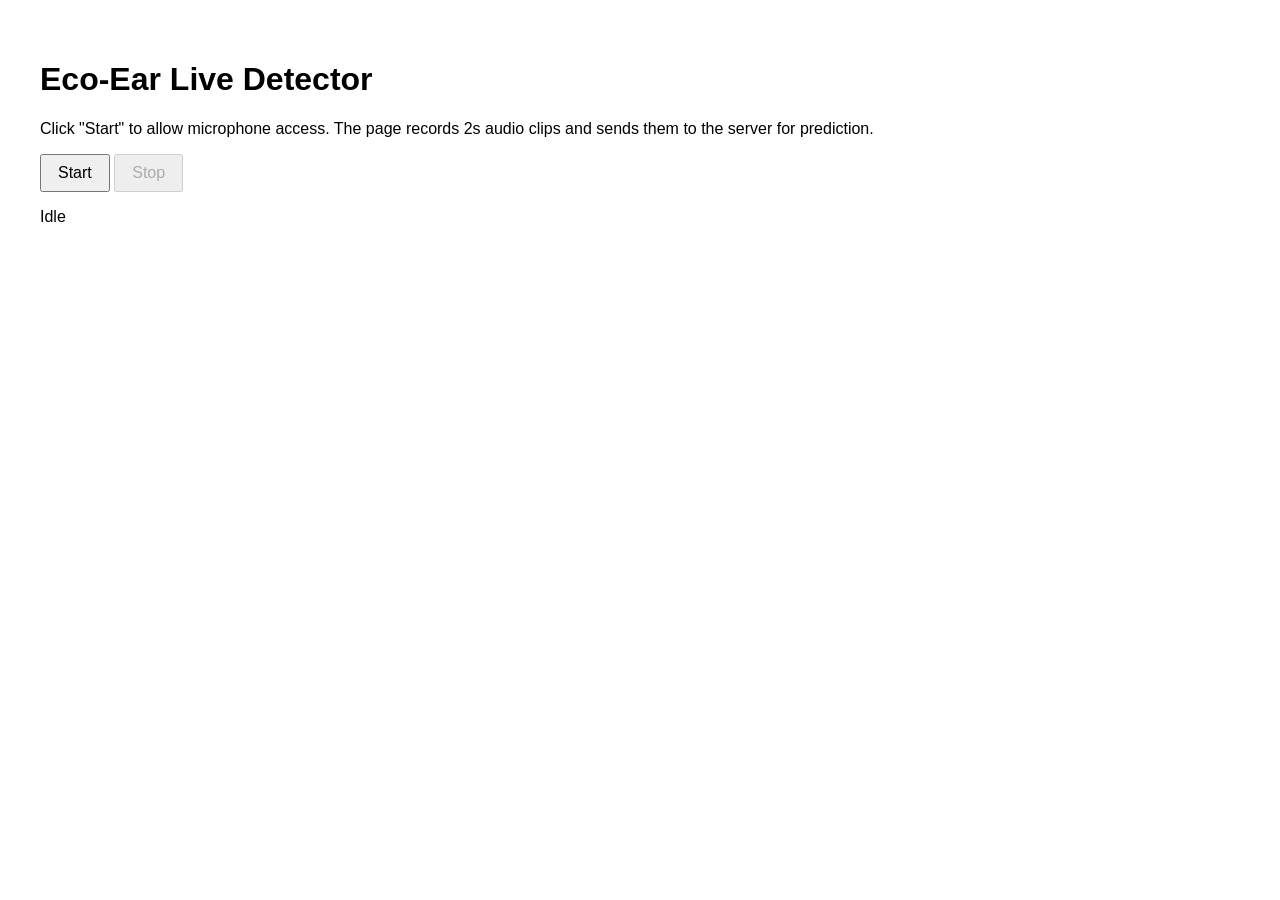
==== static/index.html @ b3a4b3a2 "Basic front-end + working somewhat working back-end agent" ====
<!doctype html>
<html lang="en">
  <head>
    <meta charset="utf-8" />
    <meta name="viewport" content="width=device-width,initial-scale=1" />
    <title>Eco-Ear Live Detector</title>
    <style>
      body { font-family: Arial, sans-serif; padding: 2rem; }
      button { font-size: 1rem; padding: 0.5rem 1rem; }
      #status { margin-top: 1rem; }
      #prediction { margin-top: 1rem; font-size: 1.25rem; }
    </style>
  </head>
  <body>
    <h1>Eco-Ear Live Detector</h1>
    <p>Click "Start" to allow microphone access. The page records 2s audio clips and sends them to the server for prediction.</p>
    <button id="startBtn">Start</button>
    <button id="stopBtn" disabled>Stop</button>
    <div id="status">Idle</div>
    <div id="prediction"></div>

    <script src="/static/app.js"></script>
  </body>
</html>
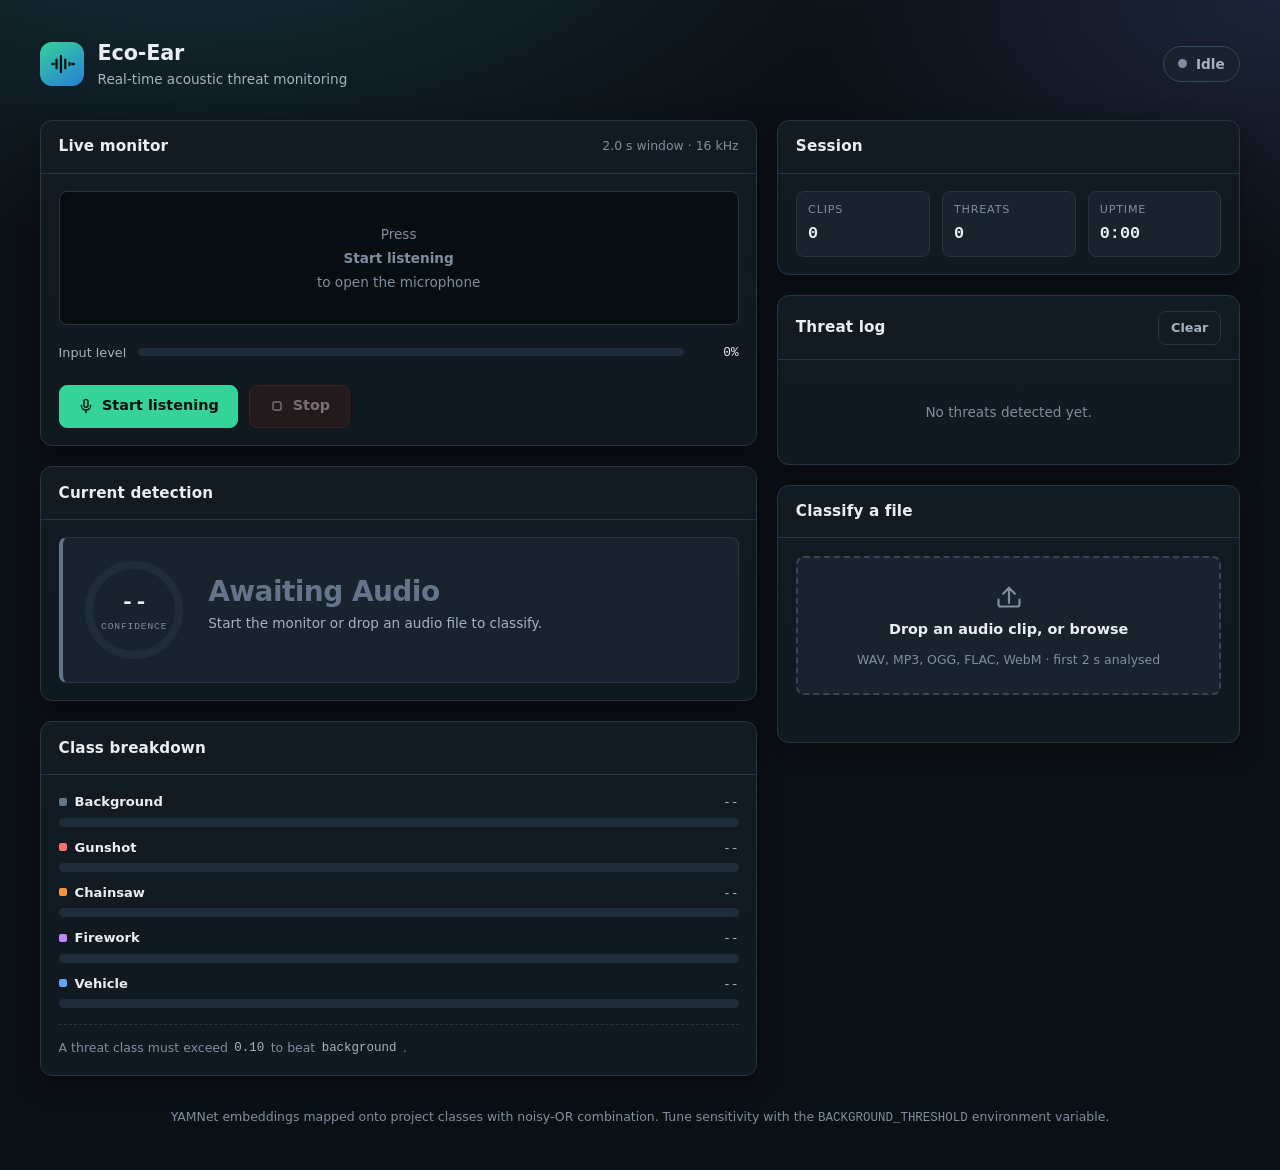
==== commit 3bb8e099: "Made frontend and tried my best to separate vehicle noises from gunshot noises which apparently soun" ====
--- a/static/index.html
+++ b/static/index.html
@@ -2,22 +2,203 @@
 <html lang="en">
   <head>
     <meta charset="utf-8" />
-    <meta name="viewport" content="width=device-width,initial-scale=1" />
-    <title>Eco-Ear Live Detector</title>
-    <style>
-      body { font-family: Arial, sans-serif; padding: 2rem; }
-      button { font-size: 1rem; padding: 0.5rem 1rem; }
-      #status { margin-top: 1rem; }
-      #prediction { margin-top: 1rem; font-size: 1.25rem; }
-    </style>
+    <meta name="viewport" content="width=device-width, initial-scale=1" />
+    <meta name="color-scheme" content="dark" />
+    <meta
+      name="description"
+      content="Eco-Ear listens through your microphone and flags environmental threat sounds such as gunshots, chainsaws, fireworks and vehicles."
+    />
+    <title>Eco-Ear &middot; Acoustic Threat Monitor</title>
+    <link rel="stylesheet" href="/static/styles.css" />
   </head>
   <body>
-    <h1>Eco-Ear Live Detector</h1>
-    <p>Click "Start" to allow microphone access. The page records 2s audio clips and sends them to the server for prediction.</p>
-    <button id="startBtn">Start</button>
-    <button id="stopBtn" disabled>Stop</button>
-    <div id="status">Idle</div>
-    <div id="prediction"></div>
+    <a class="skip-link" href="#main">Skip to main content</a>
+
+    <div class="shell">
+      <header class="masthead">
+        <div class="brand">
+          <span class="brand__mark" aria-hidden="true">
+            <!-- soundwave glyph -->
+            <svg viewBox="0 0 24 24" fill="none" stroke="currentColor" stroke-width="2.1" stroke-linecap="round">
+              <path d="M3 12h1.5M7 8v8M11 4.5v15M15 8v8M19 11v2M21.5 12H23" />
+            </svg>
+          </span>
+          <div class="brand__text">
+            <h1>Eco-Ear</h1>
+            <p>Real-time acoustic threat monitoring</p>
+          </div>
+        </div>
+
+        <div class="masthead__spacer"></div>
+
+        <p class="status-pill" id="statusPill" data-state="idle">
+          <span class="status-pill__dot" aria-hidden="true"></span>
+          <span id="statusText">Idle</span>
+        </p>
+      </header>
+
+      <!-- Non-blocking error surface (mic denied, server down, ...) -->
+      <div class="banner" id="banner" data-visible="false" role="alert">
+        <svg viewBox="0 0 24 24" fill="none" stroke="currentColor" stroke-width="2" stroke-linecap="round" aria-hidden="true">
+          <path d="M12 9v4M12 17h.01M10.3 3.9 1.8 18a2 2 0 0 0 1.7 3h17a2 2 0 0 0 1.7-3L13.7 3.9a2 2 0 0 0-3.4 0Z" />
+        </svg>
+        <span id="bannerText"></span>
+      </div>
+
+      <!-- Screen-reader announcements. Kept separate from the visual nodes so
+           that styling changes can never silence them. -->
+      <p class="sr-only" id="liveStatus" role="status" aria-live="polite"></p>
+      <p class="sr-only" id="liveAlert" role="alert" aria-live="assertive"></p>
+
+      <main id="main" class="grid">
+        <!-- ============================================ left: live detector -->
+        <div class="col">
+          <section class="card" aria-labelledby="monitorHeading">
+            <div class="card__head">
+              <h2 id="monitorHeading">Live monitor</h2>
+              <span class="spacer"></span>
+              <span class="card__hint" id="clipHint">2.0 s window &middot; 16 kHz</span>
+            </div>
+
+            <div class="card__body">
+              <div class="scope" id="scope" data-active="false">
+                <canvas id="scopeCanvas" role="img"
+                        aria-label="Live microphone waveform. The numeric input level is reported below."></canvas>
+                <p class="scope__idle">Press <strong>Start listening</strong> to open the microphone</p>
+              </div>
+
+              <div class="level">
+                <span id="levelLabel">Input level</span>
+                <span class="level__track" role="meter" aria-labelledby="levelLabel"
+                      aria-valuemin="0" aria-valuemax="100" aria-valuenow="0" id="levelMeter">
+                  <span class="level__fill" id="levelFill"></span>
+                </span>
+                <span class="level__value" id="levelValue">0%</span>
+              </div>
+              <p class="level__warn" id="levelWarn"></p>
+
+              <div class="controls">
+                <button type="button" class="btn btn--primary" id="startBtn">
+                  <svg viewBox="0 0 24 24" fill="none" stroke="currentColor" stroke-width="2.1" stroke-linecap="round" aria-hidden="true">
+                    <path d="M12 2a3 3 0 0 0-3 3v6a3 3 0 0 0 6 0V5a3 3 0 0 0-3-3Z" />
+                    <path d="M5 11a7 7 0 0 0 14 0M12 18v4" />
+                  </svg>
+                  Start listening
+                </button>
+                <button type="button" class="btn btn--danger" id="stopBtn" disabled>
+                  <svg viewBox="0 0 24 24" fill="none" stroke="currentColor" stroke-width="2.1" stroke-linecap="round" aria-hidden="true">
+                    <rect x="6" y="6" width="12" height="12" rx="2" />
+                  </svg>
+                  Stop
+                </button>
+              </div>
+            </div>
+          </section>
+
+          <section class="card" aria-labelledby="verdictHeading">
+            <div class="card__head">
+              <h2 id="verdictHeading">Current detection</h2>
+              <span class="spacer"></span>
+              <span class="card__hint" id="latencyHint"></span>
+            </div>
+
+            <div class="card__body">
+              <div class="verdict" id="verdict" data-threat="false">
+                <div class="verdict__dial" aria-hidden="true">
+                  <svg viewBox="0 0 120 120">
+                    <circle class="track" cx="60" cy="60" r="50" />
+                    <!-- 2*pi*50 = 314.16 -->
+                    <circle class="arc" id="verdictArc" cx="60" cy="60" r="50"
+                            stroke-dasharray="314.16" stroke-dashoffset="314.16" />
+                  </svg>
+                  <span class="verdict__pct"><span id="verdictPct">--</span><small>confidence</small></span>
+                </div>
+
+                <div class="verdict__text">
+                  <p class="verdict__label" id="verdictLabel">Awaiting audio</p>
+                  <p class="verdict__sub" id="verdictSub">
+                    Start the monitor or drop an audio file to classify.
+                  </p>
+                  <ul class="verdict__tags" id="verdictTags" aria-label="Top underlying YAMNet labels"></ul>
+                </div>
+              </div>
+            </div>
+          </section>
+
+          <section class="card" aria-labelledby="breakdownHeading">
+            <div class="card__head">
+              <h2 id="breakdownHeading">Class breakdown</h2>
+            </div>
+            <div class="card__body">
+              <ul class="meters" id="meters"></ul>
+              <p class="threshold-note">
+                A threat class must exceed <code id="thresholdText">--</code> to beat
+                <code>background</code>.
+              </p>
+            </div>
+          </section>
+        </div>
+
+        <!-- ============================================ right: log + upload -->
+        <div class="col">
+          <section class="card" aria-labelledby="statsHeading">
+            <div class="card__head">
+              <h2 id="statsHeading">Session</h2>
+            </div>
+            <div class="card__body">
+              <dl class="stats">
+                <div>
+                  <dt>Clips</dt>
+                  <dd id="statClips">0</dd>
+                </div>
+                <div>
+                  <dt>Threats</dt>
+                  <dd id="statThreats">0</dd>
+                </div>
+                <div>
+                  <dt>Uptime</dt>
+                  <dd id="statUptime">0:00</dd>
+                </div>
+              </dl>
+            </div>
+          </section>
+
+          <section class="card" aria-labelledby="logHeading">
+            <div class="card__head">
+              <h2 id="logHeading">Threat log</h2>
+              <span class="spacer"></span>
+              <button type="button" class="btn btn--ghost" id="clearLogBtn">Clear</button>
+            </div>
+            <div class="card__body">
+              <p class="empty" id="logEmpty">No threats detected yet.</p>
+              <ul class="log" id="log" aria-labelledby="logHeading"></ul>
+            </div>
+          </section>
+
+          <section class="card" aria-labelledby="uploadHeading">
+            <div class="card__head">
+              <h2 id="uploadHeading">Classify a file</h2>
+            </div>
+            <div class="card__body">
+              <label class="drop" id="drop" for="fileInput" data-drag="false">
+                <svg viewBox="0 0 24 24" fill="none" stroke="currentColor" stroke-width="1.9" stroke-linecap="round" aria-hidden="true">
+                  <path d="M21 15v4a2 2 0 0 1-2 2H5a2 2 0 0 1-2-2v-4M7 10l5-5 5 5M12 5v13" />
+                </svg>
+                <span class="drop__title">Drop an audio clip, or browse</span>
+                <span class="drop__hint">WAV, MP3, OGG, FLAC, WebM &middot; first 2 s analysed</span>
+                <input type="file" id="fileInput" accept="audio/*,.wav,.mp3,.ogg,.flac,.webm,.m4a" />
+              </label>
+              <p class="file-status" id="fileStatus" aria-live="polite"></p>
+            </div>
+          </section>
+        </div>
+      </main>
+
+      <p class="foot">
+        YAMNet embeddings mapped onto project classes with noisy-OR combination.
+        Tune sensitivity with the <code>BACKGROUND_THRESHOLD</code> environment variable.
+      </p>
+    </div>
 
     <script src="/static/app.js"></script>
   </body>
--- a/static/styles.css
+++ b/static/styles.css
@@ -0,0 +1,832 @@
+/* ==========================================================================
+   Eco-Ear -- acoustic threat detection dashboard
+   Vanilla CSS, no build step, to match the Flask static-file setup.
+   ========================================================================== */
+
+:root {
+  /* Surfaces */
+  --bg: #0b1015;
+  --surface-1: #121a22;
+  --surface-2: #18232e;
+  --surface-3: #1f2c39;
+  --border: #263544;
+  --border-strong: #34485c;
+
+  /* Text -- all pairings below hit at least 4.5:1 on their own surface */
+  --text: #e8eef4;
+  --text-muted: #a3b3c2;
+  --text-dim: #7d8fa0;
+
+  /* Brand */
+  --accent: #34d399;
+  --accent-dim: #0f7a58;
+  --focus: #7dd3fc;
+
+  /* Per-class identity, reused by JS via --class-<name> lookups */
+  --class-background: #64748b;
+  --class-gunshot: #f87171;
+  --class-chainsaw: #fb923c;
+  --class-firework: #c084fc;
+  --class-vehicle: #60a5fa;
+
+  --danger: #f87171;
+  --warn: #fbbf24;
+  --ok: #34d399;
+
+  --radius: 12px;
+  --radius-sm: 8px;
+  --shadow: 0 8px 24px rgb(0 0 0 / 35%);
+  --mono: ui-monospace, SFMono-Regular, "SF Mono", Menlo, Consolas, monospace;
+}
+
+*,
+*::before,
+*::after {
+  box-sizing: border-box;
+}
+
+html {
+  color-scheme: dark;
+}
+
+body {
+  margin: 0;
+  min-height: 100vh;
+  background:
+    radial-gradient(1200px 600px at 15% -10%, #16303a 0%, transparent 60%),
+    radial-gradient(900px 500px at 100% 0%, #1c2438 0%, transparent 55%),
+    var(--bg);
+  color: var(--text);
+  font-family: system-ui, -apple-system, "Segoe UI", Roboto, Helvetica, Arial, sans-serif;
+  font-size: 16px;
+  line-height: 1.5;
+  -webkit-font-smoothing: antialiased;
+}
+
+/* Visible only to assistive tech. Used for the live-region announcements
+   that mirror the visual status/detection updates. */
+.sr-only {
+  position: absolute;
+  width: 1px;
+  height: 1px;
+  padding: 0;
+  margin: -1px;
+  overflow: hidden;
+  clip: rect(0, 0, 0, 0);
+  white-space: nowrap;
+  border: 0;
+}
+
+.skip-link {
+  position: absolute;
+  left: 50%;
+  top: 0;
+  transform: translate(-50%, -120%);
+  z-index: 100;
+  padding: 0.6rem 1.1rem;
+  background: var(--accent);
+  color: #04120c;
+  font-weight: 650;
+  border-radius: 0 0 var(--radius-sm) var(--radius-sm);
+  text-decoration: none;
+}
+
+.skip-link:focus {
+  transform: translate(-50%, 0);
+}
+
+:focus-visible {
+  outline: 3px solid var(--focus);
+  outline-offset: 2px;
+  border-radius: 4px;
+}
+
+/* --------------------------------------------------------------- layout -- */
+
+.shell {
+  max-width: 1240px;
+  margin: 0 auto;
+  padding: 1.5rem 1.25rem 3rem;
+}
+
+.masthead {
+  display: flex;
+  flex-wrap: wrap;
+  align-items: center;
+  gap: 1rem 1.25rem;
+  padding-block: 0.5rem 1.5rem;
+}
+
+.brand {
+  display: flex;
+  align-items: center;
+  gap: 0.85rem;
+  min-width: 0;
+}
+
+.brand__mark {
+  flex: none;
+  display: grid;
+  place-items: center;
+  width: 44px;
+  height: 44px;
+  border-radius: 12px;
+  background: linear-gradient(150deg, var(--accent) 0%, #2563eb 130%);
+  color: #05130d;
+}
+
+.brand__mark svg {
+  width: 26px;
+  height: 26px;
+}
+
+.brand__text {
+  min-width: 0;
+}
+
+.brand h1 {
+  margin: 0;
+  font-size: 1.3rem;
+  letter-spacing: -0.01em;
+}
+
+.brand p {
+  margin: 0;
+  color: var(--text-muted);
+  font-size: 0.85rem;
+}
+
+.masthead__spacer {
+  flex: 1 1 auto;
+}
+
+/* Status pill -- data-state is driven from JS */
+.status-pill {
+  display: inline-flex;
+  align-items: center;
+  gap: 0.55rem;
+  padding: 0.45rem 0.9rem;
+  border: 1px solid var(--border-strong);
+  border-radius: 999px;
+  background: var(--surface-2);
+  font-size: 0.85rem;
+  font-weight: 550;
+  color: var(--text-muted);
+  white-space: nowrap;
+}
+
+.status-pill__dot {
+  flex: none;
+  width: 9px;
+  height: 9px;
+  border-radius: 50%;
+  background: var(--text-dim);
+}
+
+.status-pill[data-state="listening"] {
+  color: var(--ok);
+  border-color: var(--accent-dim);
+}
+
+.status-pill[data-state="listening"] .status-pill__dot {
+  background: var(--ok);
+  animation: pulse 1.6s ease-in-out infinite;
+}
+
+.status-pill[data-state="busy"] {
+  color: var(--warn);
+  border-color: #7c5e12;
+}
+
+.status-pill[data-state="busy"] .status-pill__dot {
+  background: var(--warn);
+  animation: pulse 0.9s ease-in-out infinite;
+}
+
+.status-pill[data-state="error"] {
+  color: var(--danger);
+  border-color: #7f2d2d;
+}
+
+.status-pill[data-state="error"] .status-pill__dot {
+  background: var(--danger);
+}
+
+@keyframes pulse {
+  0%, 100% { opacity: 1; transform: scale(1); }
+  50% { opacity: 0.45; transform: scale(0.82); }
+}
+
+.grid {
+  display: grid;
+  grid-template-columns: minmax(0, 1.55fr) minmax(0, 1fr);
+  gap: 1.25rem;
+  align-items: start;
+}
+
+@media (max-width: 940px) {
+  .grid {
+    grid-template-columns: minmax(0, 1fr);
+  }
+}
+
+.col {
+  display: grid;
+  gap: 1.25rem;
+  min-width: 0;
+}
+
+/* ---------------------------------------------------------------- cards -- */
+
+.card {
+  background: linear-gradient(180deg, var(--surface-1) 0%, #101820 100%);
+  border: 1px solid var(--border);
+  border-radius: var(--radius);
+  box-shadow: var(--shadow);
+  min-width: 0;
+}
+
+.card__head {
+  display: flex;
+  align-items: center;
+  gap: 0.75rem;
+  padding: 0.9rem 1.1rem;
+  border-bottom: 1px solid var(--border);
+}
+
+.card__head h2 {
+  margin: 0;
+  font-size: 0.95rem;
+  font-weight: 650;
+  letter-spacing: 0.01em;
+}
+
+.card__head .spacer {
+  flex: 1 1 auto;
+}
+
+.card__hint {
+  color: var(--text-dim);
+  font-size: 0.78rem;
+  font-variant-numeric: tabular-nums;
+}
+
+.card__body {
+  padding: 1.1rem;
+}
+
+/* -------------------------------------------------------------- controls -- */
+
+.controls {
+  display: flex;
+  flex-wrap: wrap;
+  gap: 0.7rem;
+  align-items: center;
+}
+
+.btn {
+  display: inline-flex;
+  align-items: center;
+  gap: 0.5rem;
+  padding: 0.6rem 1.15rem;
+  border: 1px solid var(--border-strong);
+  border-radius: var(--radius-sm);
+  background: var(--surface-3);
+  color: var(--text);
+  font: inherit;
+  font-size: 0.9rem;
+  font-weight: 600;
+  cursor: pointer;
+  transition: background 0.15s ease, border-color 0.15s ease, transform 0.05s ease;
+}
+
+.btn svg {
+  width: 16px;
+  height: 16px;
+  flex: none;
+}
+
+.btn:hover:not(:disabled) {
+  background: #26364a;
+  border-color: #43607d;
+}
+
+.btn:active:not(:disabled) {
+  transform: translateY(1px);
+}
+
+.btn:disabled {
+  opacity: 0.45;
+  cursor: not-allowed;
+}
+
+.btn--primary {
+  background: var(--accent);
+  border-color: var(--accent);
+  color: #04120c;
+}
+
+.btn--primary:hover:not(:disabled) {
+  background: #4ade9f;
+  border-color: #4ade9f;
+}
+
+.btn--danger {
+  background: #3a1d1d;
+  border-color: #6b2b2b;
+  color: #ffd7d7;
+}
+
+.btn--danger:hover:not(:disabled) {
+  background: #4d2424;
+  border-color: #8b3737;
+}
+
+.btn--ghost {
+  background: transparent;
+  border-color: var(--border);
+  color: var(--text-muted);
+  font-size: 0.8rem;
+  padding: 0.4rem 0.75rem;
+}
+
+.btn--ghost:hover:not(:disabled) {
+  background: var(--surface-2);
+  color: var(--text);
+}
+
+/* ----------------------------------------------------------- visualizer -- */
+
+.scope {
+  position: relative;
+  border: 1px solid var(--border);
+  border-radius: var(--radius-sm);
+  background: #080d12;
+  overflow: hidden;
+  margin-bottom: 1.1rem;
+}
+
+.scope canvas {
+  display: block;
+  width: 100%;
+  height: 132px;
+}
+
+.scope__idle {
+  position: absolute;
+  inset: 0;
+  display: grid;
+  place-items: center;
+  color: var(--text-dim);
+  font-size: 0.85rem;
+  background: rgb(8 13 18 / 70%);
+  text-align: center;
+  padding: 1rem;
+}
+
+.scope[data-active="true"] .scope__idle {
+  display: none;
+}
+
+/* Input level meter -- doubles as the "is my mic even working" readout */
+.level {
+  display: flex;
+  align-items: center;
+  gap: 0.75rem;
+  font-size: 0.8rem;
+  color: var(--text-muted);
+}
+
+.level__track {
+  position: relative;
+  flex: 1 1 auto;
+  height: 8px;
+  border-radius: 999px;
+  background: var(--surface-3);
+  overflow: hidden;
+}
+
+.level__fill {
+  position: absolute;
+  inset: 0 auto 0 0;
+  width: 0%;
+  border-radius: 999px;
+  background: linear-gradient(90deg, var(--ok) 0%, var(--warn) 72%, var(--danger) 100%);
+  transition: width 0.08s linear;
+}
+
+.level__value {
+  font-family: var(--mono);
+  font-variant-numeric: tabular-nums;
+  min-width: 5.5ch;
+  text-align: right;
+  color: var(--text);
+}
+
+.level__warn {
+  color: var(--warn);
+  font-size: 0.78rem;
+  min-height: 1.2em;
+  margin: 0.5rem 0 0;
+}
+
+/* ------------------------------------------------------- detection card -- */
+
+.verdict {
+  display: flex;
+  flex-wrap: wrap;
+  align-items: center;
+  gap: 1.25rem;
+  padding: 1.1rem;
+  border: 1px solid var(--border);
+  border-left: 4px solid var(--class-background);
+  border-radius: var(--radius-sm);
+  background: var(--surface-2);
+  transition: border-color 0.2s ease, background 0.2s ease;
+}
+
+.verdict[data-threat="true"] {
+  background: linear-gradient(90deg, rgb(248 113 113 / 12%) 0%, var(--surface-2) 55%);
+}
+
+.verdict__dial {
+  flex: none;
+  position: relative;
+  width: 108px;
+  height: 108px;
+}
+
+.verdict__dial svg {
+  width: 100%;
+  height: 100%;
+  transform: rotate(-90deg);
+}
+
+.verdict__dial circle {
+  fill: none;
+  stroke-width: 9;
+  stroke-linecap: round;
+}
+
+.verdict__dial .track {
+  stroke: var(--surface-3);
+}
+
+.verdict__dial .arc {
+  stroke: var(--class-background);
+  transition: stroke-dashoffset 0.35s ease, stroke 0.25s ease;
+}
+
+.verdict__pct {
+  position: absolute;
+  inset: 0;
+  display: grid;
+  place-content: center;
+  text-align: center;
+  font-family: var(--mono);
+  font-size: 1.4rem;
+  font-weight: 650;
+  font-variant-numeric: tabular-nums;
+}
+
+.verdict__pct small {
+  display: block;
+  font-family: inherit;
+  font-size: 0.6rem;
+  font-weight: 500;
+  letter-spacing: 0.09em;
+  color: var(--text-dim);
+  text-transform: uppercase;
+}
+
+.verdict__text {
+  flex: 1 1 200px;
+  min-width: 0;
+}
+
+.verdict__label {
+  margin: 0;
+  font-size: 1.75rem;
+  font-weight: 700;
+  letter-spacing: -0.02em;
+  text-transform: capitalize;
+  line-height: 1.15;
+  color: var(--class-background);
+  word-break: break-word;
+}
+
+.verdict__sub {
+  margin: 0.3rem 0 0;
+  color: var(--text-muted);
+  font-size: 0.85rem;
+}
+
+.verdict__tags {
+  display: flex;
+  flex-wrap: wrap;
+  gap: 0.4rem;
+  margin: 0.7rem 0 0;
+  padding: 0;
+  list-style: none;
+}
+
+.verdict__tags li {
+  padding: 0.2rem 0.55rem;
+  border: 1px solid var(--border-strong);
+  border-radius: 999px;
+  background: var(--surface-1);
+  font-size: 0.72rem;
+  color: var(--text-muted);
+  font-family: var(--mono);
+}
+
+/* --------------------------------------------------------- class meters -- */
+
+.meters {
+  list-style: none;
+  margin: 0;
+  padding: 0;
+  display: grid;
+  gap: 0.7rem;
+}
+
+.meter__row {
+  display: flex;
+  align-items: baseline;
+  gap: 0.5rem;
+  font-size: 0.82rem;
+  margin-bottom: 0.28rem;
+}
+
+.meter__name {
+  font-weight: 600;
+  text-transform: capitalize;
+}
+
+.meter__name::before {
+  content: "";
+  display: inline-block;
+  width: 8px;
+  height: 8px;
+  margin-right: 0.5rem;
+  border-radius: 2px;
+  background: var(--meter-color, var(--class-background));
+  vertical-align: 0.05em;
+}
+
+.meter__spacer {
+  flex: 1 1 auto;
+}
+
+.meter__pct {
+  font-family: var(--mono);
+  font-variant-numeric: tabular-nums;
+  color: var(--text-muted);
+}
+
+.meter__track {
+  position: relative;
+  height: 9px;
+  border-radius: 999px;
+  background: var(--surface-3);
+  overflow: hidden;
+}
+
+.meter__fill {
+  position: absolute;
+  inset: 0 auto 0 0;
+  width: 0%;
+  border-radius: 999px;
+  background: var(--meter-color, var(--class-background));
+  transition: width 0.3s ease;
+}
+
+.meter[data-winner="true"] .meter__pct {
+  color: var(--text);
+  font-weight: 650;
+}
+
+/* Threshold marker so it's obvious why a class did or didn't trip */
+.threshold-note {
+  display: flex;
+  align-items: center;
+  gap: 0.4rem;
+  margin: 1rem 0 0;
+  padding-top: 0.85rem;
+  border-top: 1px dashed var(--border);
+  color: var(--text-dim);
+  font-size: 0.78rem;
+}
+
+.threshold-note code {
+  font-family: var(--mono);
+  color: var(--text-muted);
+}
+
+/* ------------------------------------------------------------ event log -- */
+
+.log {
+  list-style: none;
+  margin: 0;
+  padding: 0;
+  max-height: 340px;
+  overflow-y: auto;
+  display: grid;
+  gap: 0.5rem;
+}
+
+.log__item {
+  display: flex;
+  align-items: center;
+  gap: 0.7rem;
+  padding: 0.6rem 0.75rem;
+  border: 1px solid var(--border);
+  border-left: 3px solid var(--event-color, var(--class-background));
+  border-radius: var(--radius-sm);
+  background: var(--surface-2);
+  font-size: 0.85rem;
+}
+
+.log__item--new {
+  animation: slide-in 0.28s ease;
+}
+
+@keyframes slide-in {
+  from { opacity: 0; transform: translateY(-6px); }
+  to { opacity: 1; transform: none; }
+}
+
+.log__time {
+  font-family: var(--mono);
+  font-size: 0.75rem;
+  color: var(--text-dim);
+  flex: none;
+}
+
+.log__label {
+  font-weight: 650;
+  text-transform: capitalize;
+  color: var(--event-color, var(--text));
+}
+
+.log__src {
+  font-size: 0.72rem;
+  color: var(--text-dim);
+  border: 1px solid var(--border);
+  border-radius: 999px;
+  padding: 0.05rem 0.45rem;
+}
+
+.log__conf {
+  margin-left: auto;
+  font-family: var(--mono);
+  font-variant-numeric: tabular-nums;
+  color: var(--text-muted);
+  flex: none;
+}
+
+.empty {
+  margin: 0;
+  padding: 1.5rem 0.5rem;
+  text-align: center;
+  color: var(--text-dim);
+  font-size: 0.85rem;
+}
+
+/* ------------------------------------------------------------- dropzone -- */
+
+.drop {
+  display: grid;
+  place-items: center;
+  gap: 0.6rem;
+  padding: 1.5rem 1rem;
+  border: 2px dashed var(--border-strong);
+  border-radius: var(--radius-sm);
+  background: var(--surface-2);
+  text-align: center;
+  cursor: pointer;
+  transition: border-color 0.15s ease, background 0.15s ease;
+}
+
+.drop:hover,
+.drop[data-drag="true"] {
+  border-color: var(--accent);
+  background: #16262a;
+}
+
+.drop svg {
+  width: 28px;
+  height: 28px;
+  color: var(--text-dim);
+}
+
+.drop__title {
+  margin: 0;
+  font-size: 0.9rem;
+  font-weight: 600;
+}
+
+.drop__hint {
+  margin: 0;
+  font-size: 0.78rem;
+  color: var(--text-dim);
+}
+
+.drop input[type="file"] {
+  position: absolute;
+  width: 1px;
+  height: 1px;
+  opacity: 0;
+  pointer-events: none;
+}
+
+.file-status {
+  margin: 0.75rem 0 0;
+  font-size: 0.82rem;
+  color: var(--text-muted);
+  min-height: 1.3em;
+  word-break: break-word;
+}
+
+.file-status[data-kind="error"] {
+  color: var(--danger);
+}
+
+/* ----------------------------------------------------------------- misc -- */
+
+.stats {
+  list-style: none;
+  margin: 0;
+  padding: 0;
+  display: grid;
+  grid-template-columns: repeat(auto-fit, minmax(96px, 1fr));
+  gap: 0.75rem;
+}
+
+.stats div {
+  padding: 0.6rem 0.7rem;
+  border: 1px solid var(--border);
+  border-radius: var(--radius-sm);
+  background: var(--surface-2);
+}
+
+.stats dt {
+  margin: 0 0 0.15rem;
+  font-size: 0.7rem;
+  letter-spacing: 0.07em;
+  text-transform: uppercase;
+  color: var(--text-dim);
+}
+
+.stats dd {
+  margin: 0;
+  font-family: var(--mono);
+  font-size: 1.05rem;
+  font-weight: 650;
+  font-variant-numeric: tabular-nums;
+}
+
+.banner {
+  display: none;
+  align-items: flex-start;
+  gap: 0.65rem;
+  margin-bottom: 1.25rem;
+  padding: 0.8rem 1rem;
+  border: 1px solid #7f2d2d;
+  border-radius: var(--radius-sm);
+  background: #2a1616;
+  color: #ffd9d9;
+  font-size: 0.87rem;
+}
+
+.banner[data-visible="true"] {
+  display: flex;
+}
+
+.banner svg {
+  width: 18px;
+  height: 18px;
+  flex: none;
+  margin-top: 0.1rem;
+}
+
+.foot {
+  margin: 2rem 0 0;
+  color: var(--text-dim);
+  font-size: 0.78rem;
+  text-align: center;
+}
+
+.foot code {
+  font-family: var(--mono);
+}
+
+@media (prefers-reduced-motion: reduce) {
+  *,
+  *::before,
+  *::after {
+    animation-duration: 0.001ms !important;
+    animation-iteration-count: 1 !important;
+    transition-duration: 0.001ms !important;
+  }
+}
